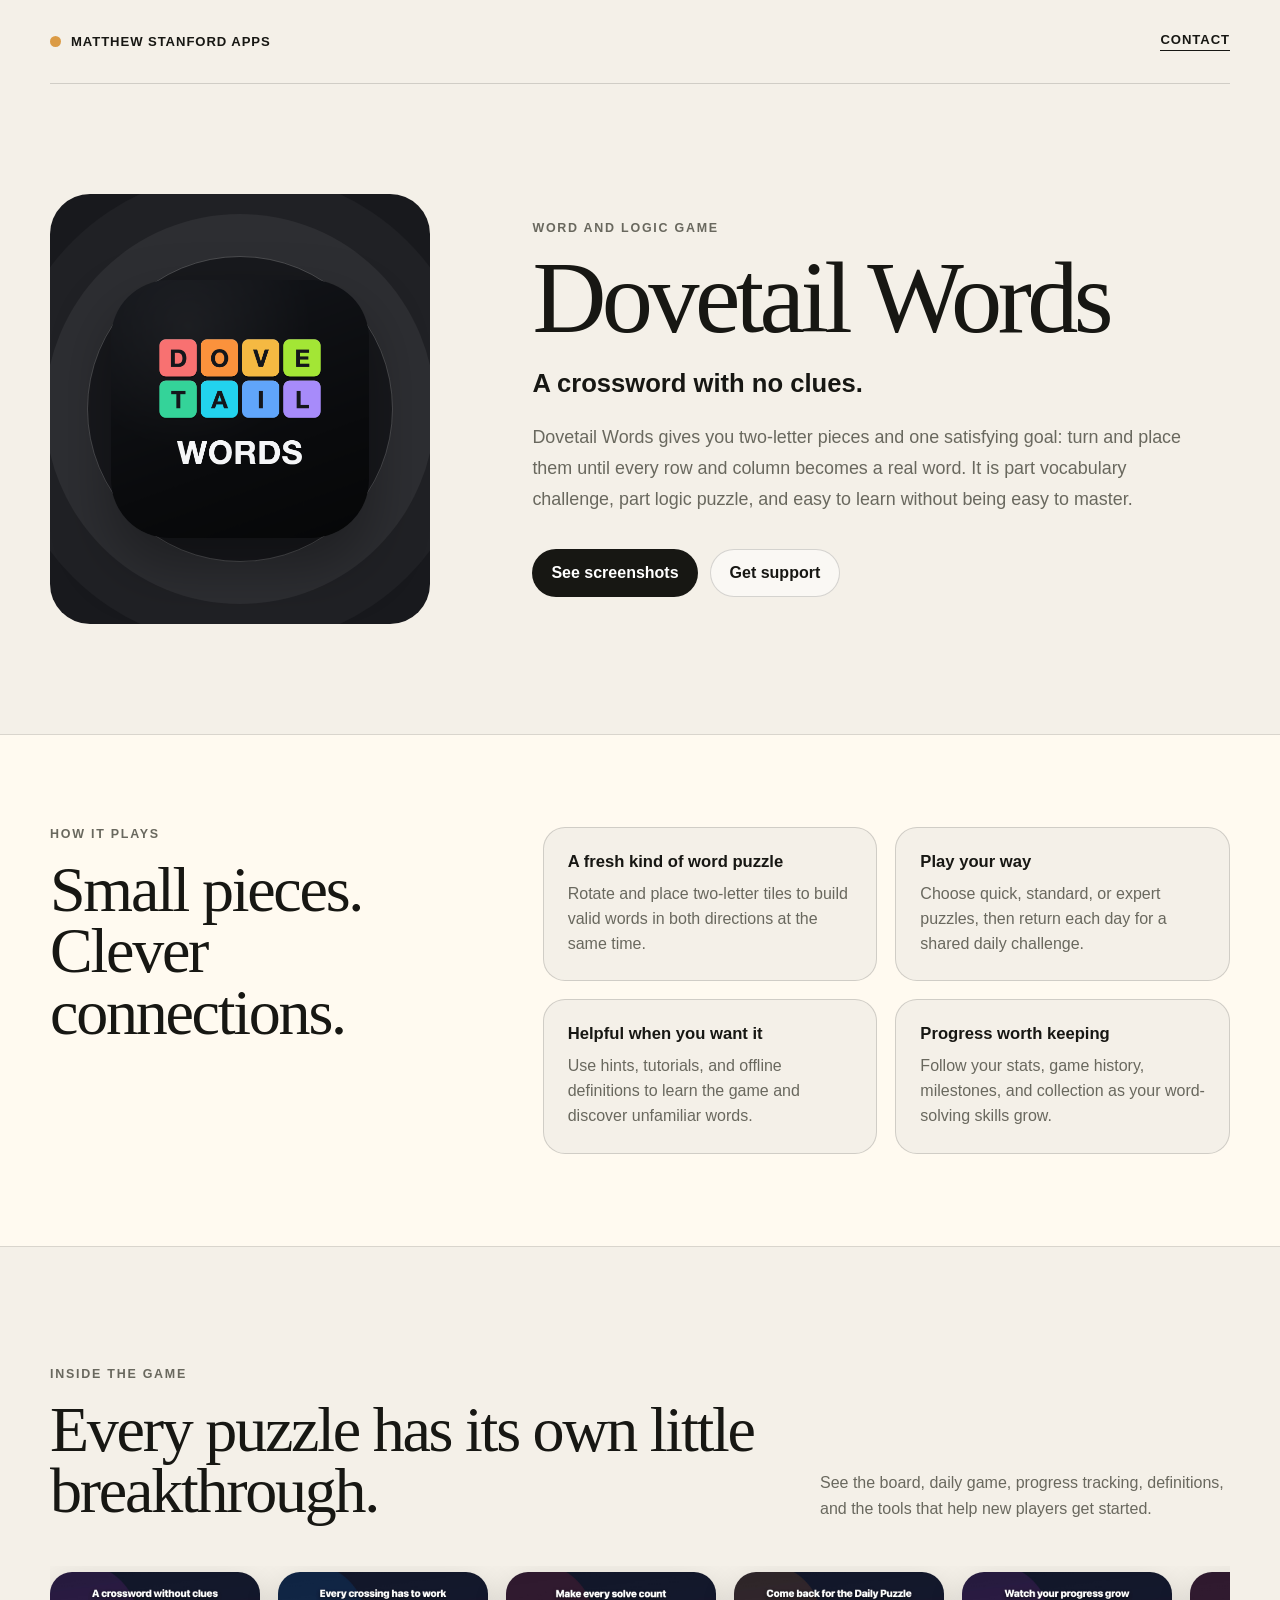
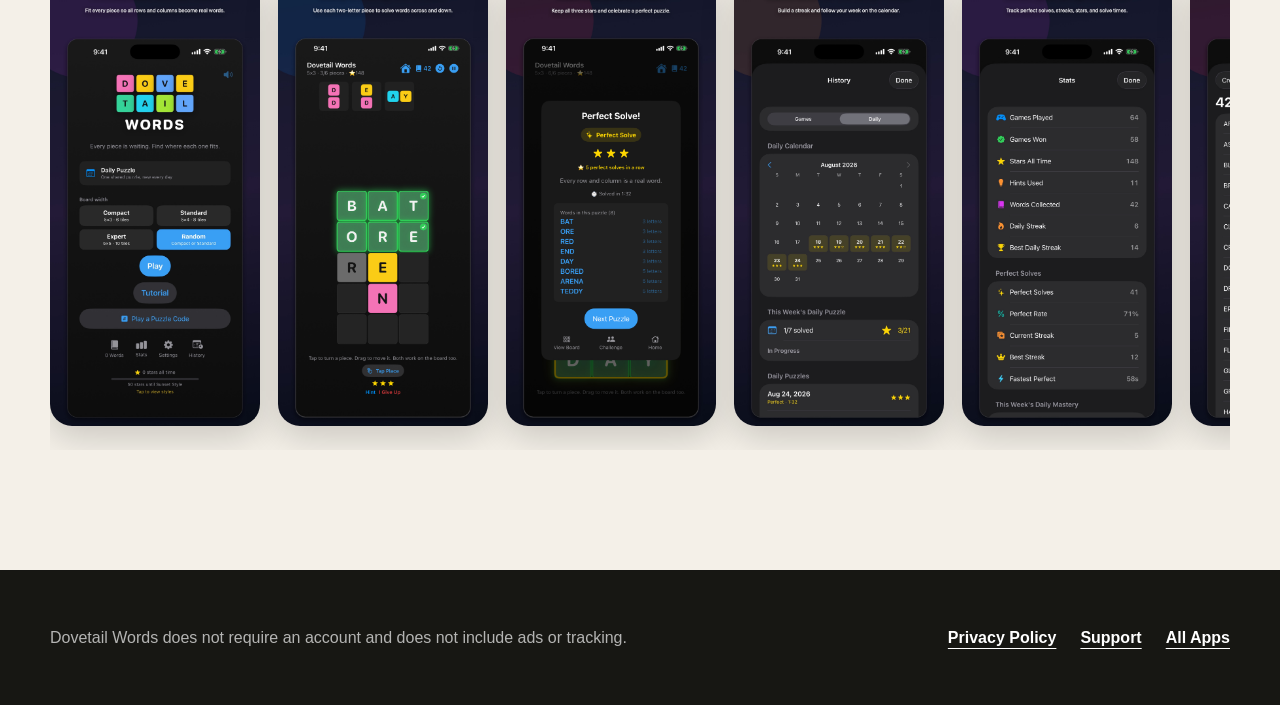
==== dovetail-words/index.html @ 5a31708e "Add Dovetail Words product page" ====
<!doctype html><html lang="en"><head><meta charset="utf-8"><meta name="viewport" content="width=device-width,initial-scale=1"><meta name="description" content="Dovetail Words is a clue-free word and logic game built around two-letter pieces."><meta name="theme-color" content="#f4f0e8"><title>Dovetail Words | A crossword with no clues</title><link rel="icon" href="../app-icons/dovetail-words.png"><link rel="stylesheet" href="../product.css"><style>:root{--accent:#db9b45;--accent-dark:#18191d}</style></head><body>
<header class="site-header"><a class="home-link" href="../"><span class="home-dot"></span>Matthew Stanford Apps</a><a class="contact-link" href="mailto:mstanford01@gmail.com">Contact</a></header>
<main><section class="hero"><div class="icon-stage"><img class="app-icon" src="../app-icons/dovetail-words.png" alt="Dovetail Words app icon" width="1024" height="1024"></div><div><p class="eyebrow">Word and logic game</p><h1>Dovetail Words</h1><p class="tagline">A crossword with no clues.</p><p class="description">Dovetail Words gives you two-letter pieces and one satisfying goal: turn and place them until every row and column becomes a real word. It is part vocabulary challenge, part logic puzzle, and easy to learn without being easy to master.</p><div class="actions"><a class="button primary" href="#screenshots">See screenshots</a><a class="button secondary" href="https://mstanford01.github.io/DovetailWords/dovetail-words/support/">Get support</a></div></div></section>
<section class="feature-band"><div class="features"><div><p class="section-label">How it plays</p><h2>Small pieces. Clever connections.</h2></div><div class="feature-grid"><article class="feature"><h3>A fresh kind of word puzzle</h3><p>Rotate and place two-letter tiles to build valid words in both directions at the same time.</p></article><article class="feature"><h3>Play your way</h3><p>Choose quick, standard, or expert puzzles, then return each day for a shared daily challenge.</p></article><article class="feature"><h3>Helpful when you want it</h3><p>Use hints, tutorials, and offline definitions to learn the game and discover unfamiliar words.</p></article><article class="feature"><h3>Progress worth keeping</h3><p>Follow your stats, game history, milestones, and collection as your word-solving skills grow.</p></article></div></div></section>
<section class="screenshots" id="screenshots"><div class="screenshot-intro"><div><p class="section-label">Inside the game</p><h2>Every puzzle has its own little breakthrough.</h2></div><p>See the board, daily game, progress tracking, definitions, and the tools that help new players get started.</p></div><div class="gallery"><img src="../screenshots/dovetail-words/01-home.jpg" alt="Dovetail Words home screen"><img src="../screenshots/dovetail-words/02-puzzle.jpg" alt="Dovetail Words puzzle"><img src="../screenshots/dovetail-words/03-win.jpg" alt="Completed puzzle"><img src="../screenshots/dovetail-words/04-daily.jpg" alt="Daily puzzle"><img src="../screenshots/dovetail-words/05-stats.jpg" alt="Player statistics"><img src="../screenshots/dovetail-words/06-collection.jpg" alt="Player collection"><img src="../screenshots/dovetail-words/07-history.jpg" alt="Game history"><img src="../screenshots/dovetail-words/08-tutorial.jpg" alt="Game tutorial"><img src="../screenshots/dovetail-words/09-definition.jpg" alt="Offline word definition"><img src="../screenshots/dovetail-words/10-settings.jpg" alt="Game settings"></div></section></main>
<footer class="info-footer"><div class="footer-inner"><p>Dovetail Words does not require an account and does not include ads or tracking.</p><nav class="footer-links" aria-label="Dovetail Words information"><a href="https://mstanford01.github.io/DovetailWords/dovetail-words/privacy/">Privacy Policy</a><a href="https://mstanford01.github.io/DovetailWords/dovetail-words/support/">Support</a><a href="../">All Apps</a></nav></div></footer></body></html>
---- product.css ----
:root{--ink:#171713;--paper:#f4f0e8;--cream:#fffaf0;--line:rgba(23,23,19,.16);--muted:#69685e;--accent:#e76825;--accent-dark:#87350f}
*{box-sizing:border-box}html{scroll-behavior:smooth}body{margin:0;background:var(--paper);color:var(--ink);font-family:-apple-system,BlinkMacSystemFont,"Segoe UI",sans-serif;text-rendering:optimizeLegibility}a{color:inherit}
.site-header{width:min(1180px,calc(100% - 48px));margin:0 auto;min-height:84px;display:flex;align-items:center;justify-content:space-between;border-bottom:1px solid var(--line)}
.home-link,.contact-link{font-size:.82rem;font-weight:750;letter-spacing:.07em;text-transform:uppercase;text-decoration:none}.home-link{display:inline-flex;align-items:center;gap:10px}.home-dot{width:11px;height:11px;border-radius:50%;background:var(--accent)}.contact-link{border-bottom:1px solid currentColor;padding-bottom:3px}
.hero{width:min(1180px,calc(100% - 48px));margin:0 auto;padding:clamp(58px,9vw,110px) 0;display:grid;grid-template-columns:minmax(230px,380px) 1fr;gap:clamp(48px,8vw,110px);align-items:center}
.icon-stage{min-height:430px;display:grid;place-items:center;border-radius:40px;background:var(--accent-dark);position:relative;overflow:hidden}.icon-stage:after{content:"";position:absolute;width:80%;aspect-ratio:1;border:1px solid rgba(255,255,255,.22);border-radius:50%;box-shadow:0 0 0 42px rgba(255,255,255,.06),0 0 0 84px rgba(255,255,255,.035)}.app-icon{position:relative;z-index:1;width:min(68%,270px);height:auto;border-radius:22.5%;box-shadow:0 28px 60px rgba(0,0,0,.34)}
.eyebrow{margin:0 0 18px;color:var(--muted);font-size:.78rem;font-weight:800;letter-spacing:.14em;text-transform:uppercase}.hero h1{margin:0;font-family:Georgia,"Times New Roman",serif;font-size:clamp(4rem,8vw,7.4rem);font-weight:500;line-height:.88;letter-spacing:-.045em}.tagline{margin:26px 0 0;font-size:clamp(1.25rem,2vw,1.65rem);font-weight:750}.description{max-width:680px;margin:24px 0 0;color:var(--muted);font-size:1.12rem;line-height:1.72}
.actions{display:flex;flex-wrap:wrap;gap:12px;margin-top:34px}.button{display:inline-flex;align-items:center;justify-content:center;min-height:48px;padding:0 19px;border-radius:999px;text-decoration:none;font-weight:750}.button.primary{background:var(--ink);color:#fff}.button.secondary{border:1px solid var(--line);background:rgba(255,255,255,.5)}.button:focus-visible,.text-link:focus-visible{outline:3px solid var(--accent);outline-offset:4px}
.feature-band{border-top:1px solid var(--line);border-bottom:1px solid var(--line);background:var(--cream)}.features{width:min(1180px,calc(100% - 48px));margin:0 auto;padding:clamp(58px,8vw,92px) 0;display:grid;grid-template-columns:.8fr 1.4fr;gap:clamp(46px,8vw,100px)}.section-label{margin:0;color:var(--muted);font-size:.78rem;font-weight:800;letter-spacing:.14em;text-transform:uppercase}.features h2,.screenshots h2{margin:18px 0 0;font-family:Georgia,"Times New Roman",serif;font-size:clamp(2.7rem,5vw,4.8rem);font-weight:500;line-height:.96;letter-spacing:-.035em}.feature-grid{display:grid;grid-template-columns:1fr 1fr;gap:18px}.feature{padding:24px;border:1px solid var(--line);border-radius:22px;background:var(--paper)}.feature h3{margin:0;font-size:1.04rem}.feature p{margin:10px 0 0;color:var(--muted);line-height:1.55}
.screenshots{width:min(1180px,calc(100% - 48px));margin:0 auto;padding:clamp(70px,10vw,120px) 0}.screenshot-intro{display:flex;align-items:end;justify-content:space-between;gap:30px}.screenshot-intro p:last-child{max-width:410px;margin:0;color:var(--muted);line-height:1.6}.gallery{display:grid;grid-auto-flow:column;grid-auto-columns:minmax(210px,28%);gap:18px;margin-top:44px;padding:6px 6px 24px;overflow-x:auto;overscroll-behavior-inline:contain;scroll-snap-type:inline mandatory}.gallery img{display:block;width:100%;height:auto;border-radius:22px;box-shadow:0 12px 34px rgba(0,0,0,.17);scroll-snap-align:start}
.info-footer{border-top:1px solid var(--line);background:var(--ink);color:#fff}.footer-inner{width:min(1180px,calc(100% - 48px));margin:0 auto;padding:54px 0;display:grid;grid-template-columns:1fr auto;gap:30px;align-items:center}.footer-inner p{margin:0;color:rgba(255,255,255,.68);line-height:1.6}.footer-links{display:flex;flex-wrap:wrap;gap:24px}.footer-links a{font-weight:750;text-underline-offset:5px}
@media(max-width:800px){.site-header,.hero,.features,.screenshots,.footer-inner{width:min(100% - 32px,1180px)}.hero{grid-template-columns:1fr;gap:42px;padding-top:44px}.icon-stage{min-height:340px}.app-icon{width:min(58vw,240px)}.features{grid-template-columns:1fr}.feature-grid{grid-template-columns:1fr}.screenshot-intro{display:block}.screenshot-intro p:last-child{margin-top:24px}.gallery{grid-auto-columns:minmax(220px,76%)}.footer-inner{grid-template-columns:1fr}.footer-links{gap:18px}}
@media(prefers-reduced-motion:reduce){html{scroll-behavior:auto}}
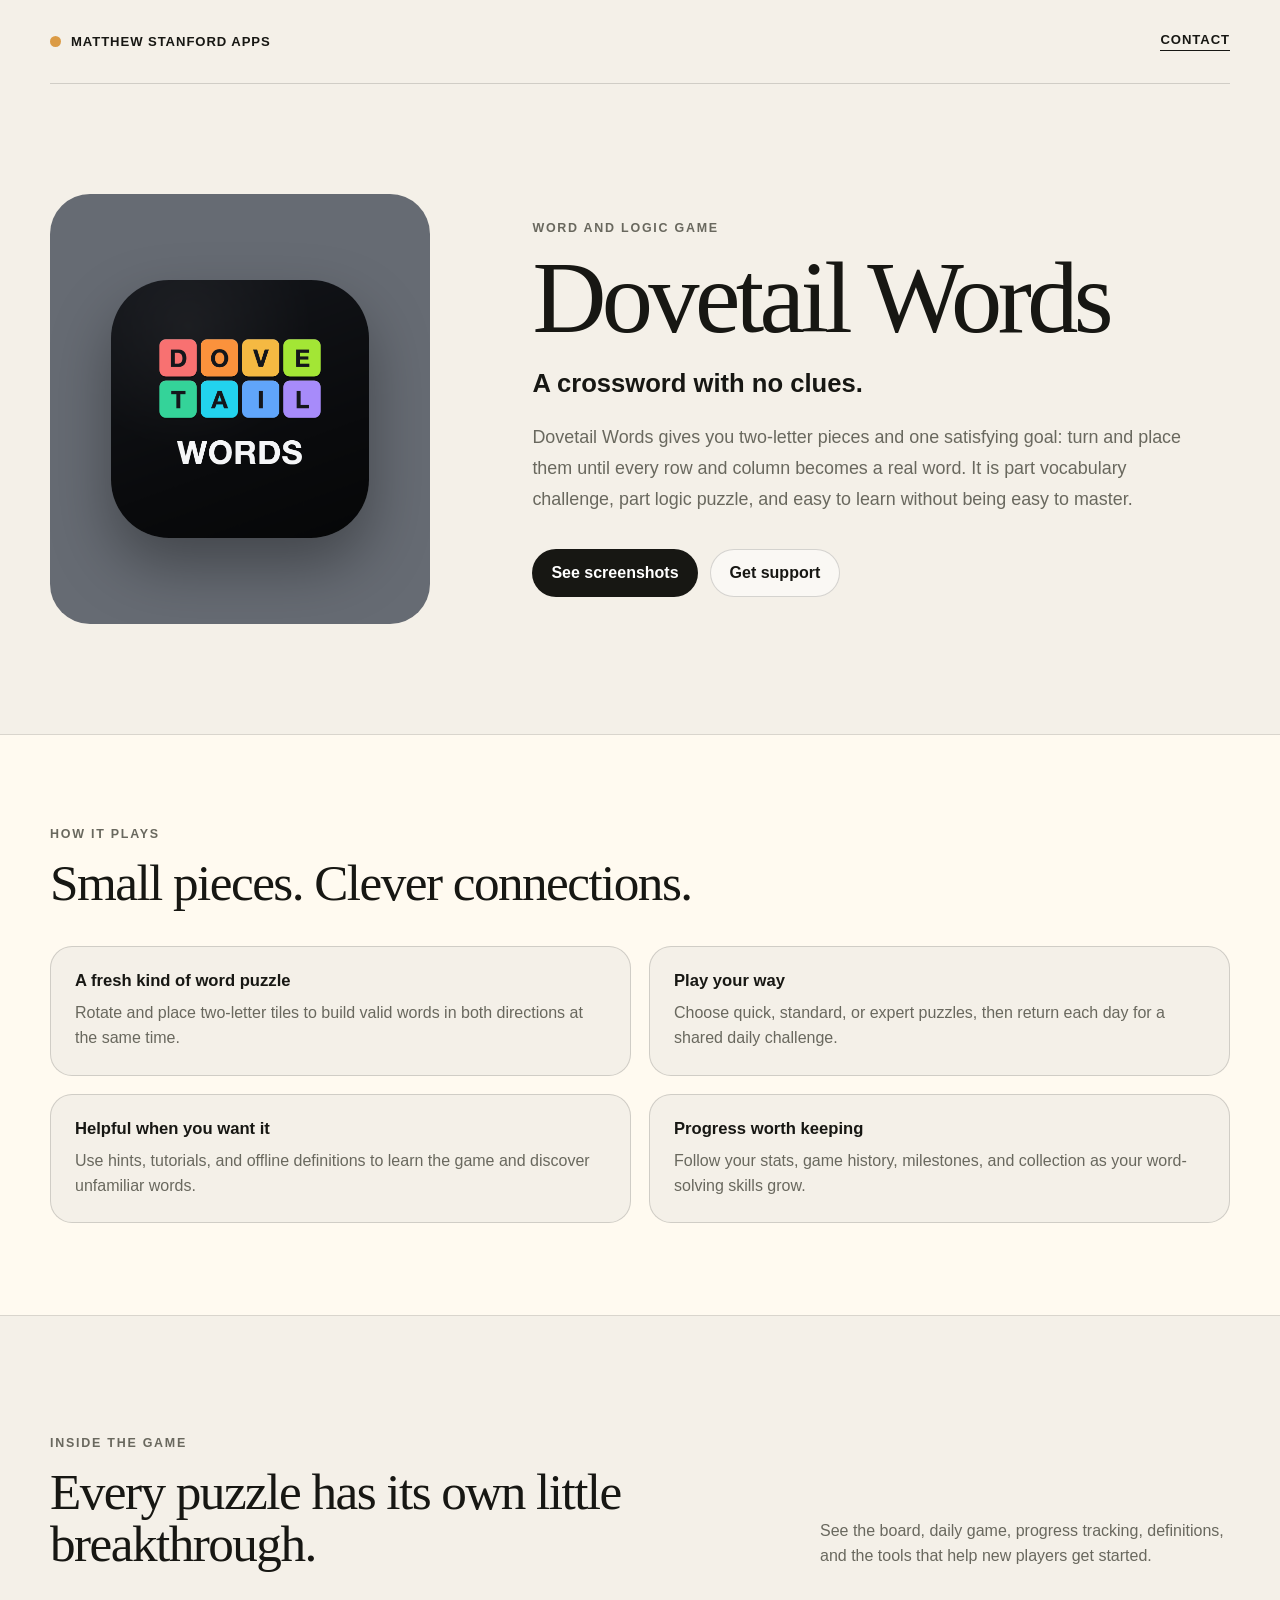
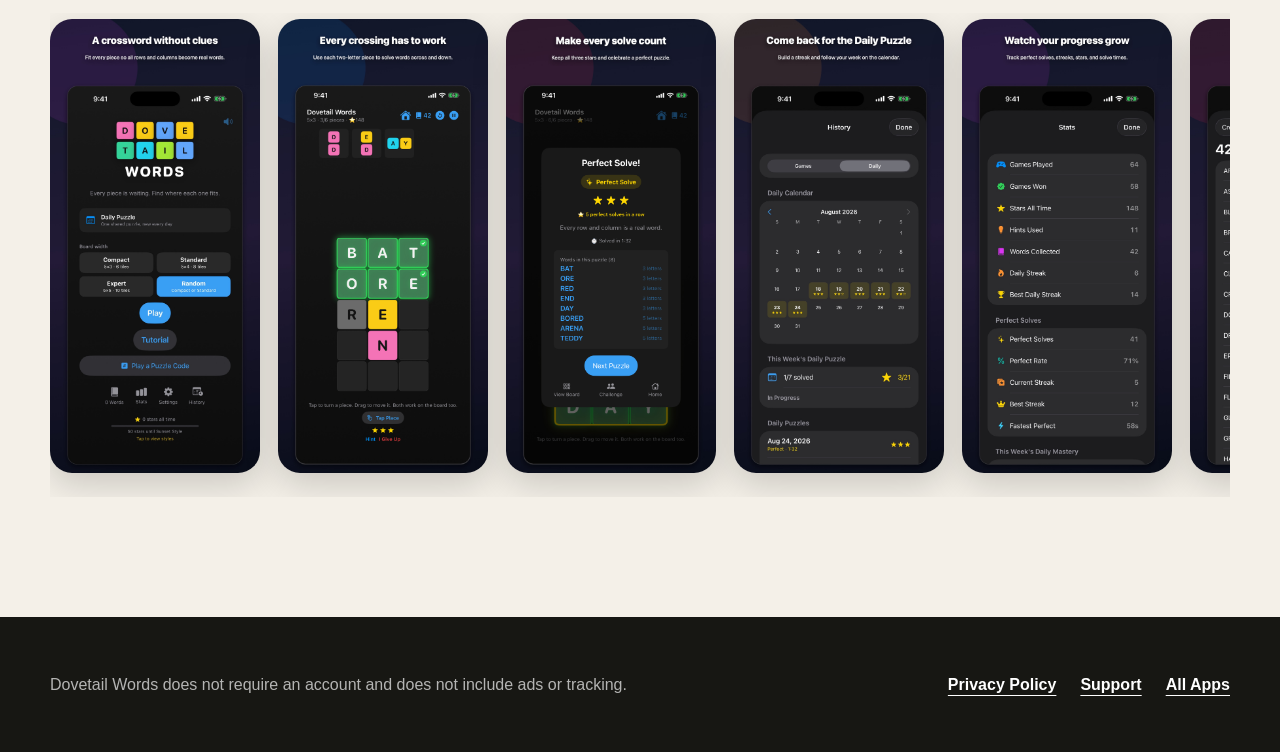
==== commit 310bbb47: "Improve Dovetail icon contrast" ====
--- a/dovetail-words/index.html
+++ b/dovetail-words/index.html
@@ -1,4 +1,4 @@
-<!doctype html><html lang="en"><head><meta charset="utf-8"><meta name="viewport" content="width=device-width,initial-scale=1"><meta name="description" content="Dovetail Words is a clue-free word and logic game built around two-letter pieces."><meta name="theme-color" content="#f4f0e8"><title>Dovetail Words | A crossword with no clues</title><link rel="icon" href="../app-icons/dovetail-words.png"><link rel="stylesheet" href="../product.css"><style>:root{--accent:#db9b45;--accent-dark:#18191d}</style></head><body>
+<!doctype html><html lang="en"><head><meta charset="utf-8"><meta name="viewport" content="width=device-width,initial-scale=1"><meta name="description" content="Dovetail Words is a clue-free word and logic game built around two-letter pieces."><meta name="theme-color" content="#f4f0e8"><title>Dovetail Words | A crossword with no clues</title><link rel="icon" href="../app-icons/dovetail-words.png"><link rel="stylesheet" href="../product.css"><style>:root{--accent:#db9b45;--accent-dark:#666b73}</style></head><body>
 <header class="site-header"><a class="home-link" href="../"><span class="home-dot"></span>Matthew Stanford Apps</a><a class="contact-link" href="mailto:mstanford01@gmail.com">Contact</a></header>
 <main><section class="hero"><div class="icon-stage"><img class="app-icon" src="../app-icons/dovetail-words.png" alt="Dovetail Words app icon" width="1024" height="1024"></div><div><p class="eyebrow">Word and logic game</p><h1>Dovetail Words</h1><p class="tagline">A crossword with no clues.</p><p class="description">Dovetail Words gives you two-letter pieces and one satisfying goal: turn and place them until every row and column becomes a real word. It is part vocabulary challenge, part logic puzzle, and easy to learn without being easy to master.</p><div class="actions"><a class="button primary" href="#screenshots">See screenshots</a><a class="button secondary" href="https://mstanford01.github.io/DovetailWords/dovetail-words/support/">Get support</a></div></div></section>
 <section class="feature-band"><div class="features"><div><p class="section-label">How it plays</p><h2>Small pieces. Clever connections.</h2></div><div class="feature-grid"><article class="feature"><h3>A fresh kind of word puzzle</h3><p>Rotate and place two-letter tiles to build valid words in both directions at the same time.</p></article><article class="feature"><h3>Play your way</h3><p>Choose quick, standard, or expert puzzles, then return each day for a shared daily challenge.</p></article><article class="feature"><h3>Helpful when you want it</h3><p>Use hints, tutorials, and offline definitions to learn the game and discover unfamiliar words.</p></article><article class="feature"><h3>Progress worth keeping</h3><p>Follow your stats, game history, milestones, and collection as your word-solving skills grow.</p></article></div></div></section>
--- a/product.css
+++ b/product.css
@@ -3,11 +3,11 @@
 .site-header{width:min(1180px,calc(100% - 48px));margin:0 auto;min-height:84px;display:flex;align-items:center;justify-content:space-between;border-bottom:1px solid var(--line)}
 .home-link,.contact-link{font-size:.82rem;font-weight:750;letter-spacing:.07em;text-transform:uppercase;text-decoration:none}.home-link{display:inline-flex;align-items:center;gap:10px}.home-dot{width:11px;height:11px;border-radius:50%;background:var(--accent)}.contact-link{border-bottom:1px solid currentColor;padding-bottom:3px}
 .hero{width:min(1180px,calc(100% - 48px));margin:0 auto;padding:clamp(58px,9vw,110px) 0;display:grid;grid-template-columns:minmax(230px,380px) 1fr;gap:clamp(48px,8vw,110px);align-items:center}
-.icon-stage{min-height:430px;display:grid;place-items:center;border-radius:40px;background:var(--accent-dark);position:relative;overflow:hidden}.icon-stage:after{content:"";position:absolute;width:80%;aspect-ratio:1;border:1px solid rgba(255,255,255,.22);border-radius:50%;box-shadow:0 0 0 42px rgba(255,255,255,.06),0 0 0 84px rgba(255,255,255,.035)}.app-icon{position:relative;z-index:1;width:min(68%,270px);height:auto;border-radius:22.5%;box-shadow:0 28px 60px rgba(0,0,0,.34)}
+.icon-stage{min-height:430px;display:grid;place-items:center;border-radius:40px;background:var(--accent-dark);position:relative;overflow:hidden}.app-icon{position:relative;z-index:1;width:min(68%,270px);height:auto;border-radius:22.5%;box-shadow:0 28px 60px rgba(0,0,0,.34)}
 .eyebrow{margin:0 0 18px;color:var(--muted);font-size:.78rem;font-weight:800;letter-spacing:.14em;text-transform:uppercase}.hero h1{margin:0;font-family:Georgia,"Times New Roman",serif;font-size:clamp(4rem,8vw,7.4rem);font-weight:500;line-height:.88;letter-spacing:-.045em}.tagline{margin:26px 0 0;font-size:clamp(1.25rem,2vw,1.65rem);font-weight:750}.description{max-width:680px;margin:24px 0 0;color:var(--muted);font-size:1.12rem;line-height:1.72}
 .actions{display:flex;flex-wrap:wrap;gap:12px;margin-top:34px}.button{display:inline-flex;align-items:center;justify-content:center;min-height:48px;padding:0 19px;border-radius:999px;text-decoration:none;font-weight:750}.button.primary{background:var(--ink);color:#fff}.button.secondary{border:1px solid var(--line);background:rgba(255,255,255,.5)}.button:focus-visible,.text-link:focus-visible{outline:3px solid var(--accent);outline-offset:4px}
-.feature-band{border-top:1px solid var(--line);border-bottom:1px solid var(--line);background:var(--cream)}.features{width:min(1180px,calc(100% - 48px));margin:0 auto;padding:clamp(58px,8vw,92px) 0;display:grid;grid-template-columns:.8fr 1.4fr;gap:clamp(46px,8vw,100px)}.section-label{margin:0;color:var(--muted);font-size:.78rem;font-weight:800;letter-spacing:.14em;text-transform:uppercase}.features h2,.screenshots h2{margin:18px 0 0;font-family:Georgia,"Times New Roman",serif;font-size:clamp(2.7rem,5vw,4.8rem);font-weight:500;line-height:.96;letter-spacing:-.035em}.feature-grid{display:grid;grid-template-columns:1fr 1fr;gap:18px}.feature{padding:24px;border:1px solid var(--line);border-radius:22px;background:var(--paper)}.feature h3{margin:0;font-size:1.04rem}.feature p{margin:10px 0 0;color:var(--muted);line-height:1.55}
+.feature-band{border-top:1px solid var(--line);border-bottom:1px solid var(--line);background:var(--cream)}.features{width:min(1180px,calc(100% - 48px));margin:0 auto;padding:clamp(58px,8vw,92px) 0}.section-label{margin:0;color:var(--muted);font-size:.78rem;font-weight:800;letter-spacing:.14em;text-transform:uppercase}.features h2,.screenshots h2{max-width:820px;margin:16px 0 0;font-family:Georgia,"Times New Roman",serif;font-size:clamp(2.2rem,4vw,3.6rem);font-weight:500;line-height:1;letter-spacing:-.03em}.feature-grid{display:grid;grid-template-columns:1fr 1fr;gap:18px;margin-top:38px}.feature{padding:24px;border:1px solid var(--line);border-radius:22px;background:var(--paper)}.feature h3{margin:0;font-size:1.04rem}.feature p{margin:10px 0 0;color:var(--muted);line-height:1.55}
 .screenshots{width:min(1180px,calc(100% - 48px));margin:0 auto;padding:clamp(70px,10vw,120px) 0}.screenshot-intro{display:flex;align-items:end;justify-content:space-between;gap:30px}.screenshot-intro p:last-child{max-width:410px;margin:0;color:var(--muted);line-height:1.6}.gallery{display:grid;grid-auto-flow:column;grid-auto-columns:minmax(210px,28%);gap:18px;margin-top:44px;padding:6px 6px 24px;overflow-x:auto;overscroll-behavior-inline:contain;scroll-snap-type:inline mandatory}.gallery img{display:block;width:100%;height:auto;border-radius:22px;box-shadow:0 12px 34px rgba(0,0,0,.17);scroll-snap-align:start}
 .info-footer{border-top:1px solid var(--line);background:var(--ink);color:#fff}.footer-inner{width:min(1180px,calc(100% - 48px));margin:0 auto;padding:54px 0;display:grid;grid-template-columns:1fr auto;gap:30px;align-items:center}.footer-inner p{margin:0;color:rgba(255,255,255,.68);line-height:1.6}.footer-links{display:flex;flex-wrap:wrap;gap:24px}.footer-links a{font-weight:750;text-underline-offset:5px}
-@media(max-width:800px){.site-header,.hero,.features,.screenshots,.footer-inner{width:min(100% - 32px,1180px)}.hero{grid-template-columns:1fr;gap:42px;padding-top:44px}.icon-stage{min-height:340px}.app-icon{width:min(58vw,240px)}.features{grid-template-columns:1fr}.feature-grid{grid-template-columns:1fr}.screenshot-intro{display:block}.screenshot-intro p:last-child{margin-top:24px}.gallery{grid-auto-columns:minmax(220px,76%)}.footer-inner{grid-template-columns:1fr}.footer-links{gap:18px}}
+@media(max-width:800px){.site-header,.hero,.features,.screenshots,.footer-inner{width:min(100% - 32px,1180px)}.hero{grid-template-columns:1fr;gap:42px;padding-top:44px}.icon-stage{min-height:340px}.app-icon{width:min(58vw,240px)}.feature-grid{grid-template-columns:1fr}.screenshot-intro{display:block}.screenshot-intro p:last-child{margin-top:24px}.gallery{grid-auto-columns:minmax(220px,76%)}.footer-inner{grid-template-columns:1fr}.footer-links{gap:18px}}
 @media(prefers-reduced-motion:reduce){html{scroll-behavior:auto}}
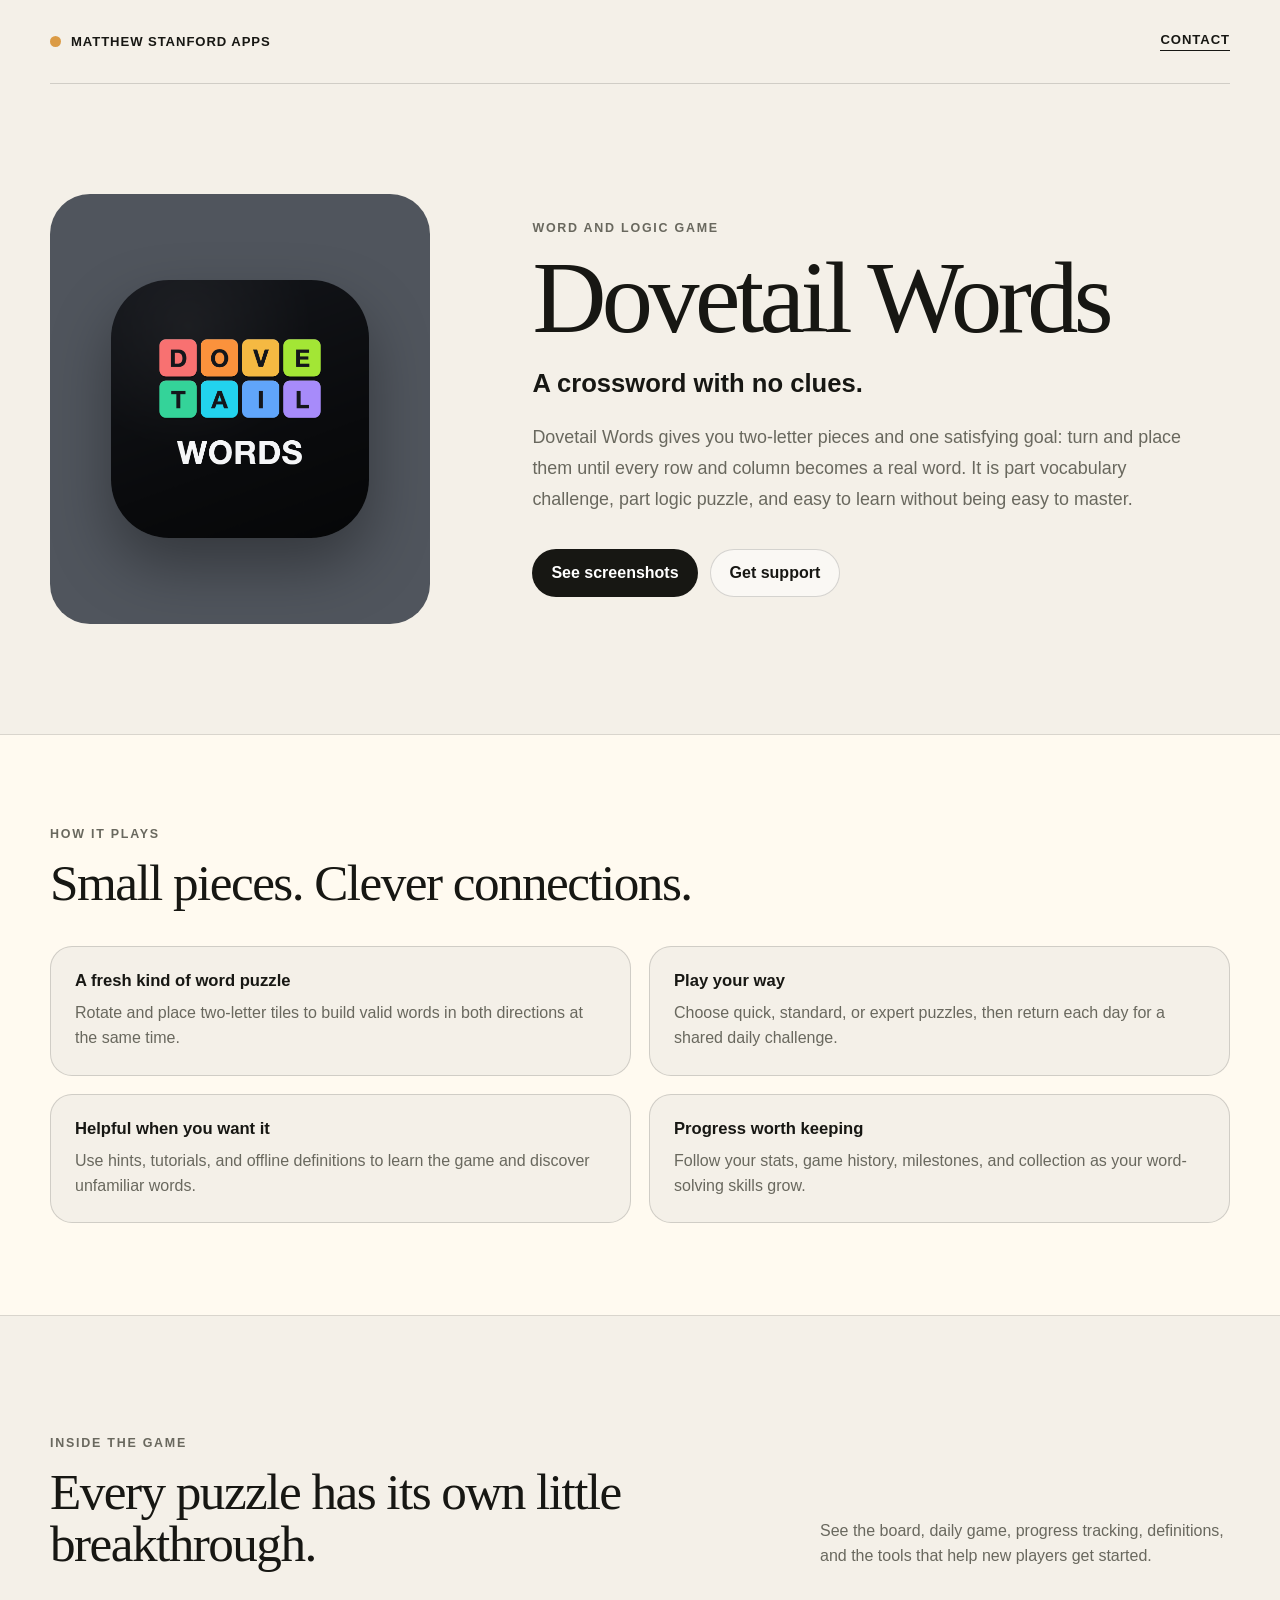
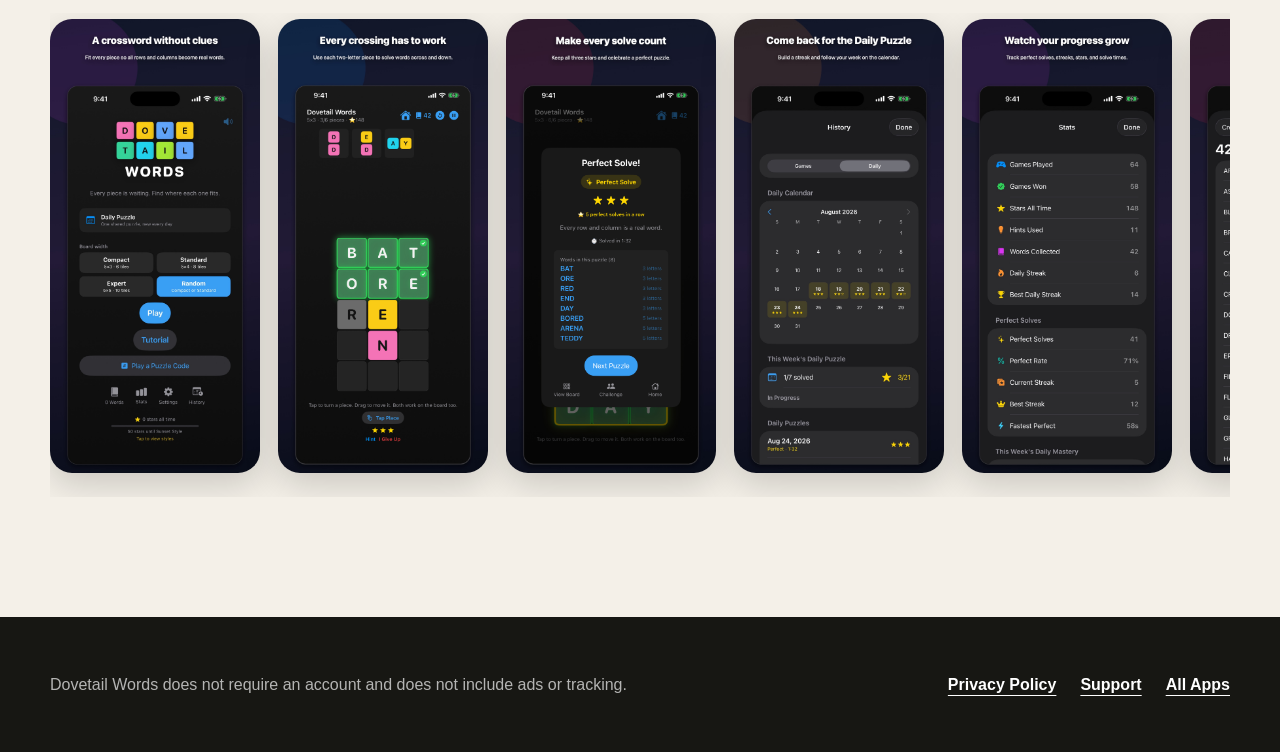
==== commit 6b611259: "Darken Dovetail product background" ====
--- a/dovetail-words/index.html
+++ b/dovetail-words/index.html
@@ -1,4 +1,4 @@
-<!doctype html><html lang="en"><head><meta charset="utf-8"><meta name="viewport" content="width=device-width,initial-scale=1"><meta name="description" content="Dovetail Words is a clue-free word and logic game built around two-letter pieces."><meta name="theme-color" content="#f4f0e8"><title>Dovetail Words | A crossword with no clues</title><link rel="icon" href="../app-icons/dovetail-words.png"><link rel="stylesheet" href="../product.css"><style>:root{--accent:#db9b45;--accent-dark:#666b73}</style></head><body>
+<!doctype html><html lang="en"><head><meta charset="utf-8"><meta name="viewport" content="width=device-width,initial-scale=1"><meta name="description" content="Dovetail Words is a clue-free word and logic game built around two-letter pieces."><meta name="theme-color" content="#f4f0e8"><title>Dovetail Words | A crossword with no clues</title><link rel="icon" href="../app-icons/dovetail-words.png"><link rel="stylesheet" href="../product.css"><style>:root{--accent:#db9b45;--accent-dark:#50555d}</style></head><body>
 <header class="site-header"><a class="home-link" href="../"><span class="home-dot"></span>Matthew Stanford Apps</a><a class="contact-link" href="mailto:mstanford01@gmail.com">Contact</a></header>
 <main><section class="hero"><div class="icon-stage"><img class="app-icon" src="../app-icons/dovetail-words.png" alt="Dovetail Words app icon" width="1024" height="1024"></div><div><p class="eyebrow">Word and logic game</p><h1>Dovetail Words</h1><p class="tagline">A crossword with no clues.</p><p class="description">Dovetail Words gives you two-letter pieces and one satisfying goal: turn and place them until every row and column becomes a real word. It is part vocabulary challenge, part logic puzzle, and easy to learn without being easy to master.</p><div class="actions"><a class="button primary" href="#screenshots">See screenshots</a><a class="button secondary" href="https://mstanford01.github.io/DovetailWords/dovetail-words/support/">Get support</a></div></div></section>
 <section class="feature-band"><div class="features"><div><p class="section-label">How it plays</p><h2>Small pieces. Clever connections.</h2></div><div class="feature-grid"><article class="feature"><h3>A fresh kind of word puzzle</h3><p>Rotate and place two-letter tiles to build valid words in both directions at the same time.</p></article><article class="feature"><h3>Play your way</h3><p>Choose quick, standard, or expert puzzles, then return each day for a shared daily challenge.</p></article><article class="feature"><h3>Helpful when you want it</h3><p>Use hints, tutorials, and offline definitions to learn the game and discover unfamiliar words.</p></article><article class="feature"><h3>Progress worth keeping</h3><p>Follow your stats, game history, milestones, and collection as your word-solving skills grow.</p></article></div></div></section>
